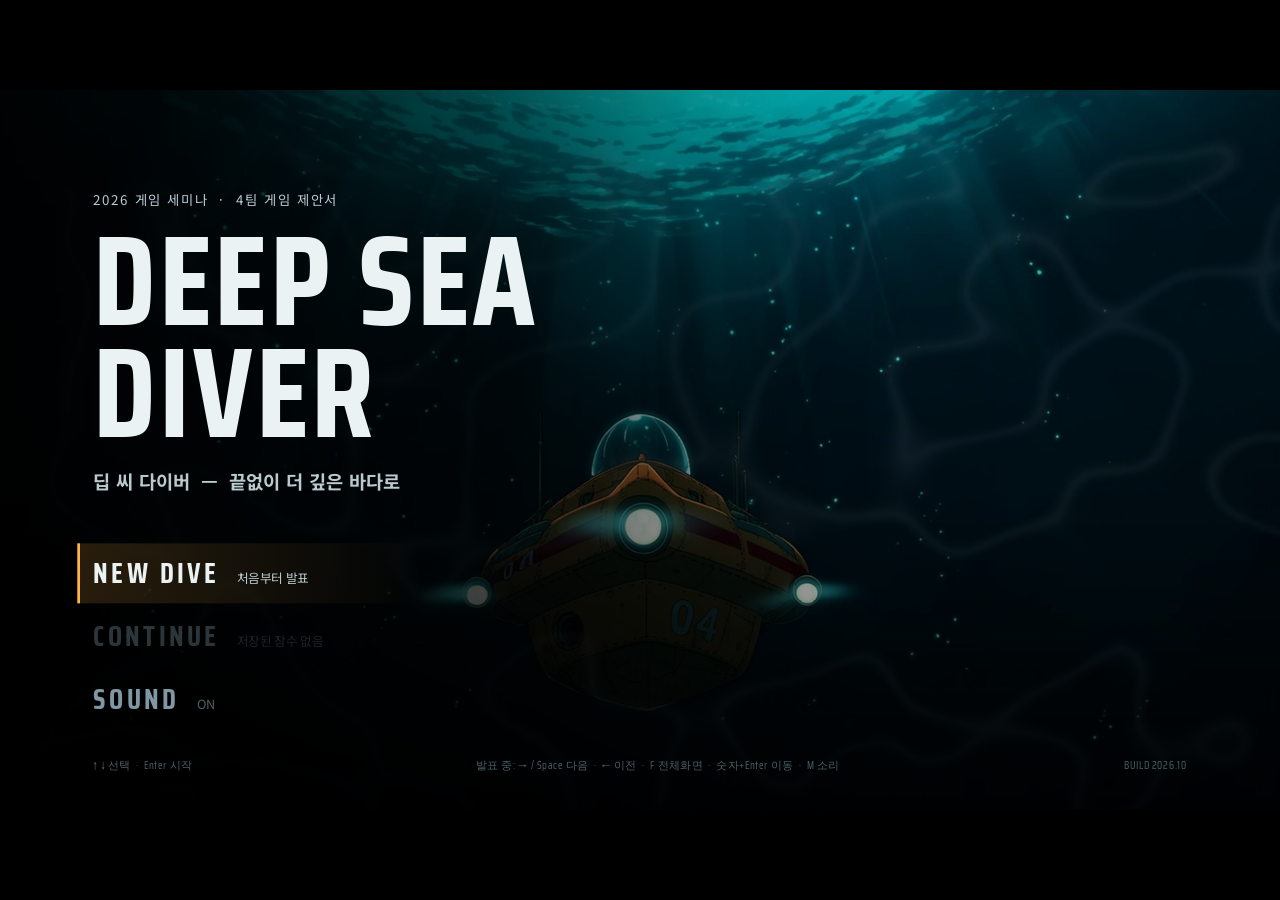
==== index.html @ 8c189823 "Deep Sea Diver web proposal deck Co-Authored-By: Claude Opus 5.5 <noreply@anthropic.com>" ====
<!doctype html>
<html lang="ko">
<head>
<meta charset="utf-8">
<meta name="viewport" content="width=device-width, initial-scale=1">
<title>Deep Sea Diver — 4팀 게임 제안서</title>
<link rel="preconnect" href="https://fonts.googleapis.com">
<link rel="preconnect" href="https://fonts.gstatic.com" crossorigin>
<!-- fallbacks for non-Windows viewers; on Windows the system faces (Bahnschrift, Malgun Gothic, Batang) win -->
<link href="https://fonts.googleapis.com/css2?family=Saira+Condensed:wght@500;700;800&family=Noto+Sans+KR:wght@400;500;700;900&family=Nanum+Myeongjo:wght@400;700&display=swap" rel="stylesheet">
<link rel="stylesheet" href="deck.css">
</head>
<body>
<div id="stage">
  <div id="slides"></div>
  <div id="rays"></div>
  <canvas id="snow"></canvas>
  <div id="hud">
    <div class="wm">DEEP SEA DIVER</div>
    <div class="gauge"><div class="rail"></div><div class="ticks"></div><div class="mark"><i></i><b>0 m</b></div></div>
    <div class="cluster">
      <div class="dp"><span class="tri">▼</span> <span class="d">0</span> m</div>
      <div class="res">
        <div class="rb hull">HULL<div class="seg"><i></i></div><span>100%</span></div>
        <div class="rb fuel">FUEL<div class="seg"><i></i></div><span>100%</span></div>
        <div class="rb codex">CODEX<span>00</span></div>
      </div>
    </div>
    <div class="pg"><span class="p">01</span> / 22</div>
  </div>
  <div id="grain"></div>
  <div id="vig"></div>
  <div id="flash"></div>
  <!-- start screen = the game's title menu -->
  <div id="start">
    <div class="mbg"></div><div class="caus"></div><div class="mveil"></div>
    <div class="mlogo">
      <div class="kk">2026 게임 세미나 &nbsp;·&nbsp; 4팀 게임 제안서</div>
      <div class="disp">DEEP SEA<br>DIVER</div>
      <div class="sub">딥 씨 다이버 &nbsp;—&nbsp; 끝없이 더 깊은 바다로</div>
    </div>
    <nav class="menu">
      <button data-act="new"><span>NEW DIVE</span><em>처음부터 발표</em></button>
      <button data-act="cont"><span>CONTINUE</span><em class="cpg">저장된 잠수 없음</em></button>
      <button data-act="sound"><span>SOUND</span><em class="snd">ON</em></button>
    </nav>
    <div class="mfoot"><span>↑ ↓ 선택 &nbsp;·&nbsp; Enter 시작</span><span>발표 중: → / Space 다음 &nbsp;·&nbsp; ← 이전 &nbsp;·&nbsp; F 전체화면 &nbsp;·&nbsp; 숫자+Enter 이동 &nbsp;·&nbsp; M 소리</span><span>BUILD 2026.10</span></div>
  </div>
</div>
<script src="lib/gsap.min.js"></script>
<script src="lib/imgdata.js"></script>
<script src="fx.js"></script>
<script src="deck.js"></script>
</body>
</html>
---- deck.css ----
:root {
  --ink: #EAF2F4; --soft: #B9CAD1; --dim: #7F98A3; --faint: #4A606A; --line: rgba(160, 200, 210, .22);
  --teal: #5FE3D3; --amber: #FFB547; --red: #FF4B3E; --violet: #B98CFF; --paper: #E9E4D6;
  --disp: "Bahnschrift Condensed", "Bahnschrift", "Saira Condensed", "Arial Narrow", sans-serif;
  --num: "Bahnschrift", "Saira Condensed", "Segoe UI", sans-serif;
  --kr: "Malgun Gothic", "Noto Sans KR", "Apple SD Gothic Neo", sans-serif;
  --serif: "Batang", "Nanum Myeongjo", "AppleMyungjo", serif;
  --mono: "Consolas", "Cascadia Mono", "D2Coding", monospace;
}
* { box-sizing: border-box; }
html, body { margin: 0; height: 100%; background: #000; overflow: hidden; }
body.run { cursor: none; }
#stage { position: absolute; width: 1920px; height: 1080px; left: 50%; top: 50%; transform-origin: 50% 50%; overflow: hidden; background: #000;
  font-family: var(--kr); color: var(--ink); -webkit-font-smoothing: antialiased; }
#slides, .slide { position: absolute; inset: 0; }
.slide { overflow: hidden; }

/* ---------- layers inside a slide */
.bg { position: absolute; inset: 0; background: center / cover no-repeat; will-change: transform, filter, opacity; }
.veil { position: absolute; inset: 0; background: #000; }
.shadeL { position: absolute; inset: 0; background: linear-gradient(90deg, rgba(0,0,0,.92) 0, rgba(0,0,0,.72) 34%, rgba(0,0,0,.2) 62%, transparent 80%); }
.shadeB { position: absolute; inset: 0; background: linear-gradient(0deg, rgba(0,0,0,.85), transparent 45%); }
.caus { position: absolute; left: 0; top: -50%; width: 100%; height: 200%; background: url(img/caustics.png) center / 100% 100%; mix-blend-mode: screen; opacity: .35; pointer-events: none; }
.bar { position: absolute; left: 0; right: 0; height: 90px; background: #000; z-index: 20; }
.bar.t { top: 0; } .bar.b { bottom: 0; }
.abs { position: absolute; }
.wmk { position: absolute; right: 120px; top: 90px; font: 800 560px/0.8 var(--disp); color: var(--teal); opacity: .07; letter-spacing: -.02em; pointer-events: none; }

/* ---------- type */
.disp { font-family: var(--disp); font-weight: 700; letter-spacing: .02em; line-height: .88; }
.num { font-family: var(--num); font-variant-numeric: tabular-nums; }
.kick { font: 700 21px var(--num); letter-spacing: .28em; color: var(--teal); text-transform: uppercase; }
.kick .kr { font-family: var(--kr); letter-spacing: .08em; }
.h1 { font-size: 72px; font-weight: 800; line-height: 1.12; letter-spacing: -.02em; }
.h2 { font-size: 56px; font-weight: 800; line-height: 1.15; letter-spacing: -.015em; }
.body { font-size: 26px; line-height: 1.6; color: var(--soft); }
.small { font-size: 19px; line-height: 1.5; color: var(--dim); }
.story { font: 34px/1.75 var(--serif); color: var(--ink); text-shadow: 0 2px 18px rgba(0,0,0,.8); }
.story .hl { color: var(--amber); }
.amber { color: var(--amber); } .teal { color: var(--teal); } .red { color: var(--red); }
.content { position: absolute; left: 120px; top: 150px; width: 860px; }

/* chromatic split text: two tinted copies behind */
.rgb { position: relative; display: inline-block; white-space: nowrap; }
.rgb > .r, .rgb > .c { position: absolute; left: 0; top: 0; mix-blend-mode: screen; opacity: 0; }
.rgb > .r { color: #ff2a4a; } .rgb > .c { color: #29f0ff; }

/* ---------- global HUD: wordmark, depth gauge, one bottom-left status cluster */
#hud { position: absolute; inset: 0; z-index: 50; pointer-events: none; font-family: var(--num); transition: opacity .4s; }
#hud.hide { opacity: 0; }
#hud .wm { position: absolute; left: 120px; top: 56px; font-size: 16px; font-weight: 700; letter-spacing: .4em; color: var(--dim); }
#hud .pg { position: absolute; right: 120px; bottom: 52px; font-size: 17px; color: var(--dim); letter-spacing: .1em; }
#hud .gauge { position: absolute; right: 54px; top: 150px; bottom: 150px; width: 40px; }
#hud .rail { position: absolute; right: 12px; top: 0; bottom: 0; width: 1px; background: var(--line); }
#hud .ticks { position: absolute; inset: 0; }
#hud .ticks i { position: absolute; right: 12px; height: 1px; background: var(--line); }
#hud .mark { position: absolute; right: 0; top: 0; transform: translateY(-50%); }
#hud .mark i { position: absolute; right: 6px; top: -6px; width: 13px; height: 13px; border: 2px solid var(--teal); transform: rotate(45deg); background: #000; }
#hud .mark b { position: absolute; right: 34px; top: -11px; font-size: 15px; color: var(--teal); white-space: nowrap; letter-spacing: .08em; }
#hud .mark::after { content: ""; position: absolute; right: -2px; top: -14px; width: 28px; height: 28px; border-radius: 50%; border: 1.5px solid var(--teal); opacity: 0; }
#hud.pingfx .mark::after { animation: ring 1.8s ease-out; }
@keyframes ring { 0% { transform: scale(.4); opacity: .9; } 100% { transform: scale(3.4); opacity: 0; } }
#hud .cluster { position: absolute; left: 120px; bottom: 46px; display: flex; align-items: center; gap: 46px; }
#hud .dp { font-size: 20px; font-weight: 700; letter-spacing: .06em; min-width: 130px; }
#hud .dp .tri { color: var(--teal); font-size: 15px; }
#hud .res { display: flex; align-items: center; gap: 30px; transition: opacity .4s; }
#hud.nores .res { opacity: 0; }
#hud .rb { display: flex; align-items: center; gap: 10px; font-size: 13px; font-weight: 700; letter-spacing: .16em; color: var(--dim); }
#hud .rb .seg { position: relative; width: 110px; height: 8px; background: #1a262b; overflow: hidden; }
#hud .rb .seg i { position: absolute; left: 0; top: 0; bottom: 0; width: 100%; background: var(--teal); }
#hud .rb.fuel .seg i { background: var(--amber); }
#hud .rb .seg::after { content: ""; position: absolute; inset: 0; background: repeating-linear-gradient(90deg, transparent 0 9px, #000 9px 11px); }
#hud .rb span { font-size: 14px; color: var(--soft); min-width: 40px; letter-spacing: .04em; }
#hud .rb.low .seg i { background: var(--red); animation: blink .7s steps(1) infinite; }
#hud .rb.low span { color: var(--red); }
#hud .rb.codex span { color: var(--teal); font-size: 17px; }
@keyframes blink { 50% { opacity: .25; } }

#rays { position: absolute; left: -10%; right: -10%; top: -5%; height: 85%; z-index: 39; pointer-events: none; mix-blend-mode: screen; opacity: 0; transform-origin: 50% 0;
  background: repeating-linear-gradient(100deg, transparent 0 80px, rgba(170,255,245,.06) 80px 150px, transparent 150px 270px, rgba(170,255,245,.035) 270px 300px, transparent 300px 420px);
  -webkit-mask: linear-gradient(180deg, #000 0%, transparent 85%); mask: linear-gradient(180deg, #000 0%, transparent 85%); }
#snow { position: absolute; inset: 0; z-index: 40; pointer-events: none; opacity: .9; }
#grain { position: absolute; inset: -50%; z-index: 60; pointer-events: none; opacity: .07; mix-blend-mode: overlay; }
#vig { position: absolute; inset: 0; z-index: 59; pointer-events: none; background: radial-gradient(ellipse at 50% 50%, transparent 55%, rgba(0,0,0,.55) 100%); }
#flash { position: absolute; inset: 0; z-index: 70; background: #fff; opacity: 0; pointer-events: none; }

/* ---------- start screen: the game's title menu */
#start { position: absolute; inset: 0; z-index: 90; background: #000; overflow: hidden; }
#start .mbg { position: absolute; inset: 0; background: url(img/title.jpg) center / cover; opacity: .8; }
#start .mveil { position: absolute; inset: 0; background: linear-gradient(90deg, rgba(0,0,0,.92) 0, rgba(0,0,0,.6) 38%, transparent 68%), linear-gradient(0deg, rgba(0,0,0,.75), transparent 40%); }
#start .mlogo { position: absolute; left: 140px; top: 150px; }
#start .mlogo .kk { font-size: 20px; color: var(--soft); letter-spacing: .12em; }
#start .mlogo .disp { font-size: 190px; margin-top: 24px; }
#start .mlogo .sub { font-size: 28px; font-weight: 700; margin-top: 30px; color: var(--soft); }
#start .menu { position: absolute; left: 116px; top: 680px; display: flex; flex-direction: column; gap: 4px; }
#start .menu button { all: unset; cursor: pointer; display: flex; align-items: baseline; gap: 26px; padding: 12px 24px; width: 560px; position: relative; color: var(--dim); }
#start .menu button span { font: 700 42px var(--disp); letter-spacing: .12em; }
#start .menu button em { font-style: normal; font-size: 19px; color: var(--faint); }
#start .menu button::before { content: ""; position: absolute; left: 0; top: 0; bottom: 0; width: 4px; background: var(--amber); transform: scaleY(0); transition: transform .18s; }
#start .menu button.on { color: var(--ink); background: linear-gradient(90deg, rgba(255,181,71,.16), transparent 85%); }
#start .menu button.on::before { transform: scaleY(1); }
#start .menu button.on em { color: var(--soft); }
#start .menu button.off { opacity: .35; cursor: default; }
#start .mfoot { position: absolute; left: 140px; right: 140px; bottom: 54px; display: flex; justify-content: space-between; font: 16px var(--num); color: var(--faint); letter-spacing: .06em; }

/* ---------- shared game-UI pieces */
.gpanel { position: absolute; background: rgba(4,12,16,.88); border: 1px solid #2a3c44; box-shadow: 0 40px 100px rgba(0,0,0,.6); }
.gpanel::before { content: ""; position: absolute; inset: -7px; pointer-events: none; background-repeat: no-repeat;
  background-image: linear-gradient(var(--teal),var(--teal)), linear-gradient(var(--teal),var(--teal)), linear-gradient(var(--teal),var(--teal)), linear-gradient(var(--teal),var(--teal)),
    linear-gradient(var(--teal),var(--teal)), linear-gradient(var(--teal),var(--teal)), linear-gradient(var(--teal),var(--teal)), linear-gradient(var(--teal),var(--teal));
  background-size: 24px 2px, 2px 24px, 24px 2px, 2px 24px, 24px 2px, 2px 24px, 24px 2px, 2px 24px;
  background-position: 0 0, 0 0, 100% 0, 100% 0, 0 100%, 0 100%, 100% 100%, 100% 100%; }
.gpanel .gh { height: 58px; display: flex; align-items: center; justify-content: space-between; padding: 0 26px; border-bottom: 1px solid #2a3c44; font: 700 18px var(--num); letter-spacing: .26em; color: var(--teal); background: rgba(95,227,211,.05); }
.gpanel .gh em { font: 15px var(--kr); font-style: normal; color: var(--dim); letter-spacing: .06em; }
.mock { position: absolute; right: 0; top: -34px; font: 14px var(--num); letter-spacing: .14em; color: var(--faint); }
.toast { position: absolute; right: 180px; top: 120px; min-width: 400px; padding: 18px 26px 18px 28px; background: rgba(5,14,18,.94); border: 1px solid rgba(95,227,211,.4); border-left: 4px solid var(--teal); box-shadow: 0 20px 50px rgba(0,0,0,.5); z-index: 25; opacity: 0; }
.toast b { display: block; font: 700 17px var(--num); letter-spacing: .24em; color: var(--teal); }
.toast span { display: block; font-size: 21px; margin-top: 6px; }

/* ---------- page components */
.spec { display: grid; grid-template-columns: 200px 1fr; border-top: 1px solid var(--line); }
.spec > div { padding: 17px 0; border-bottom: 1px solid var(--line); font-size: 25px; }
.spec .k { color: var(--dim); font-size: 21px; padding-top: 20px; }
.spec .v { font-weight: 700; }
.callout { position: absolute; font: 700 17px var(--num); letter-spacing: .2em; color: var(--teal); white-space: nowrap; }
.callout::before { content: ""; position: absolute; left: -6px; top: -6px; width: 10px; height: 10px; border: 2px solid var(--teal); border-radius: 50%; }
.gaugebar { position: relative; height: 14px; background: #1d2a30; margin-top: 16px; overflow: hidden; }
.gaugebar > i { position: absolute; left: 0; top: 0; bottom: 0; width: 0; background: var(--teal); }
.gaugebar::after { content: ""; position: absolute; inset: 0; background: repeating-linear-gradient(90deg, transparent 0 46px, #000 46px 50px); }
.warn { font: 800 150px/1 var(--disp); color: var(--red); letter-spacing: .04em; }
.panelR { position: absolute; right: 0; top: 0; bottom: 0; width: 760px; background: linear-gradient(90deg, rgba(0,0,0,.35), rgba(0,0,0,.82) 30%); }
.panelR .in { position: absolute; left: 150px; top: 150px; width: 520px; }
.list > div { margin-bottom: 26px; }
.list b { font-size: 27px; } .list span { display: block; font-size: 20px; color: var(--dim); margin-top: 4px; }
.vf path { stroke: #fff; stroke-width: 4; fill: none; }
.ticker { position: absolute; left: 0; right: 0; bottom: 150px; height: 58px; background: rgba(0,0,0,.78); display: flex; align-items: center; overflow: hidden; border-top: 1px solid rgba(255,75,62,.5); }
.ticker .tag { flex: none; height: 100%; padding: 0 28px; background: var(--red); font: 700 20px var(--num); letter-spacing: .2em; display: flex; align-items: center; position: relative; z-index: 1; }
.ticker .run { white-space: nowrap; font-size: 22px; padding-left: 40px; }
.stamp { position: absolute; border: 5px solid var(--red); color: var(--red); padding: 16px 38px; font: 800 64px/1 var(--disp); text-align: center; letter-spacing: .06em; transform: rotate(-6deg); }
.stamp small { display: block; font: 700 18px var(--num); letter-spacing: .3em; margin-bottom: 8px; }
.doc { position: absolute; width: 470px; padding: 40px 44px; background: var(--paper); color: #2a2a2a; font: 21px/1.6 var(--serif); box-shadow: 0 30px 80px rgba(0,0,0,.6); transform: rotate(2deg); }
.doc .cl { color: #b3261e; font: 800 22px var(--num); letter-spacing: .3em; border: 2px solid #b3261e; display: inline-block; padding: 4px 12px; margin-bottom: 18px; }
.doc .redact { background: #2a2a2a; color: transparent; }
.brief { position: absolute; width: 470px; padding: 34px 40px; border: 1px solid var(--line); background: rgba(0,0,0,.62); }
.brief .h { font: 700 19px var(--num); letter-spacing: .3em; color: var(--teal); margin-bottom: 18px; }
.brief .m { font-size: 25px; padding: 12px 0; display: flex; gap: 16px; align-items: center; }
.brief .m i { width: 22px; height: 22px; border: 2px solid var(--dim); flex: none; position: relative; }
.brief .m i::after { content: "✓"; position: absolute; left: 1px; top: -9px; color: var(--teal); font: 900 26px var(--kr); font-style: normal; opacity: var(--ok, 0); }
.fcard { position: absolute; width: 380px; }
.fcard .im { height: 300px; background: center / cover; position: relative; overflow: hidden; }
.fcard .im::after { content: ""; position: absolute; inset: 0; background: linear-gradient(0deg, rgba(0,0,0,.55), transparent 50%); }
.fcard .n { position: absolute; left: 20px; top: 14px; font: 800 52px var(--disp); z-index: 1; }
.fcard .bl { height: 4px; background: var(--teal); }
.fcard .t { font-size: 32px; font-weight: 800; margin-top: 22px; }
.fcard .d { font-size: 20px; color: var(--soft); margin-top: 10px; line-height: 1.5; }
.mail { position: absolute; width: 760px; background: #0b1114; border: 1px solid #2c3d45; box-shadow: 0 40px 100px rgba(0,0,0,.7); }
.mail .top { height: 54px; background: #141e23; display: flex; align-items: center; padding: 0 24px; gap: 10px; font-size: 20px; font-weight: 700; }
.mail .top .dot { width: 12px; height: 12px; border-radius: 50%; background: var(--red); }
.mail .meta { padding: 20px 30px 0; font-size: 18px; color: var(--dim); }
.mail .bodyt { padding: 18px 30px 22px; font-size: 22px; line-height: 1.7; color: var(--soft); white-space: pre-line; min-height: 290px; }
.mail .acts { display: flex; gap: 12px; padding: 0 30px 28px; }
.mail .btn { padding: 12px 26px; border: 1.5px solid #3a4d55; font-size: 19px; font-weight: 700; color: var(--soft); }
.mail .btn.acc { border-color: var(--teal); color: var(--teal); }
.mail kbd { font: 700 12px var(--num); letter-spacing: .14em; padding: 2px 6px; border: 1px solid currentColor; margin-left: 8px; vertical-align: 2px; }
.flow { display: flex; gap: 14px; align-items: center; font-size: 22px; color: var(--soft); margin-top: 34px; flex-wrap: wrap; }
.flow b { color: var(--teal); font-family: var(--num); }
.steps { position: absolute; right: 120px; top: 56px; display: flex; gap: 10px; }
.steps > div { width: 150px; font-size: 15px; color: var(--faint); }
.steps > div::before { content: ""; display: block; height: 4px; background: #2b3b42; margin-bottom: 10px; }
.steps > div.done { color: var(--soft); } .steps > div.done::before { background: var(--teal); }
.steps > div.cur { color: var(--amber); font-weight: 700; } .steps > div.cur::before { background: var(--amber); }

/* quest log */
.quest .qt { padding: 24px 30px 10px; } .quest .qt b { font-size: 30px; } .quest .qt span { display: block; font-size: 19px; color: var(--dim); margin-top: 6px; }
.quest .q { display: grid; grid-template-columns: 44px 1fr auto; gap: 0 16px; padding: 20px 30px; border-bottom: 1px solid rgba(160,200,210,.1); align-items: start; }
.quest .q .bx { width: 30px; height: 30px; border: 2px solid var(--teal); margin-top: 5px; position: relative; }
.quest .q .bx::after { content: "✓"; position: absolute; left: 2px; top: -10px; font: 900 30px var(--kr); color: var(--teal); opacity: var(--ok, 0); }
.quest .q .tt { position: relative; display: inline-block; }
.quest .q .tt b { font-size: 28px; }
.quest .q .st { position: absolute; left: -4px; right: -4px; top: 54%; height: 2px; background: var(--teal); transform: scaleX(0); transform-origin: left; }
.quest .q .d { font-size: 19px; color: var(--dim); margin-top: 6px; }
.quest .q .c { font: 700 26px var(--num); color: var(--soft); padding-top: 4px; }
.quest .rw { padding: 22px 30px; font-size: 20px; color: var(--soft); display: flex; gap: 18px; align-items: baseline; }
.quest .rw b { font: 700 15px var(--num); letter-spacing: .24em; color: var(--amber); }
.qdone { position: absolute; left: 0; right: 0; top: 44%; padding: 18px 0; background: rgba(0,0,0,.84); border-top: 1px solid var(--teal); border-bottom: 1px solid var(--teal); text-align: center; font: 800 76px/1 var(--disp); color: var(--teal); letter-spacing: .08em; text-shadow: 0 0 40px rgba(95,227,211,.45); }

/* crafting chain + workbench */
.chain { position: relative; }
.chain > div { display: flex; align-items: center; gap: 30px; height: 96px; font-size: 32px; font-weight: 800; color: var(--faint); }
.chain .dot { width: 24px; height: 24px; border-radius: 50%; background: #2b3b42; flex: none; }
.chain .ln { position: absolute; left: 11px; width: 2px; background: #2b3b42; }
.chain .ln i { position: absolute; left: 0; top: 0; width: 100%; height: 0; background: var(--teal); }
.bench .inv { position: absolute; left: 30px; top: 90px; display: grid; grid-template-columns: repeat(3, 104px); gap: 42px 12px; }
.slot { width: 104px; height: 104px; background: #0d171b; border: 1px solid #2a3c44; position: relative; display: flex; align-items: center; justify-content: center; }
.slot svg, .scan svg, .recipe svg { stroke: var(--teal); stroke-width: 2; fill: none; stroke-linecap: round; stroke-linejoin: round; }
.slot svg { width: 48px; height: 48px; }
.slot .q { position: absolute; right: 8px; bottom: 4px; font: 700 16px var(--num); color: var(--soft); }
.slot .nm { position: absolute; left: -12px; right: -12px; top: calc(100% + 8px); text-align: center; font-size: 15px; color: var(--dim); }
.slot.empty { border-style: dashed; opacity: .5; }
.bench .scan { position: absolute; left: 400px; top: 90px; width: 370px; height: 210px; border: 1px solid #2a3c44; background: radial-gradient(circle at 50% 50%, rgba(95,227,211,.1), transparent 70%), #071014; overflow: hidden; }
.bench .scan .bm { position: absolute; left: 0; right: 0; top: 0; height: 3px; background: var(--teal); box-shadow: 0 0 18px 4px rgba(95,227,211,.6); }
.bench .scan svg { position: absolute; left: 50%; top: 50%; width: 110px; height: 110px; margin: -55px; stroke-width: 1.5; }
.bench .scan .pct { position: absolute; left: 16px; bottom: 12px; font: 700 17px var(--num); letter-spacing: .16em; color: var(--teal); }
.bench .upl { position: absolute; left: 400px; top: 322px; width: 370px; }
.bench .upl .lb { font-size: 17px; color: var(--dim); display: flex; justify-content: space-between; }
.bench .upl .lb .v2 { font: 700 17px var(--num); color: var(--amber); }
.bench .upl .bar { height: 6px; background: #1a262b; margin-top: 10px; position: relative; }
.bench .upl .bar i { position: absolute; left: 0; top: 0; bottom: 0; width: 0; background: var(--amber); }
.recipe { position: absolute; left: 30px; top: 392px; width: 740px; height: 120px; border: 1px solid var(--amber); background: rgba(255,181,71,.06); display: flex; align-items: center; gap: 24px; padding: 0 24px; }
.recipe .ic { width: 80px; height: 80px; border: 1px solid rgba(255,181,71,.5); display: flex; align-items: center; justify-content: center; flex: none; }
.recipe .ic svg { width: 54px; height: 54px; stroke: var(--amber); }
.recipe .t { font-size: 28px; font-weight: 800; } .recipe .t small { display: block; font: 700 14px var(--num); letter-spacing: .24em; color: var(--amber); margin-bottom: 4px; }
.recipe .rq { font-size: 17px; color: var(--dim); margin-top: 6px; }
.recipe .btn { margin-left: auto; padding: 14px 30px; border: 2px solid var(--amber); font-size: 20px; font-weight: 800; color: var(--amber); }
.repair { position: absolute; left: 30px; top: 540px; width: 740px; height: 74px; display: flex; align-items: center; gap: 18px; padding: 0 22px; border: 1px solid #2a3c44; background: #0b1418; }
.repair b { font: 700 15px var(--num); letter-spacing: .24em; color: var(--teal); } .repair span { font-size: 20px; }
.repair .bar { flex: 1; height: 8px; background: #1a262b; position: relative; } .repair .bar i { position: absolute; left: 0; top: 0; bottom: 0; width: 66%; background: #FF8A3D; }
.repair em { font: 700 18px var(--num); font-style: normal; color: var(--soft); min-width: 110px; text-align: right; }

.enc > div { font-size: 30px; margin-bottom: 30px; display: flex; gap: 22px; align-items: baseline; }
.enc b.n { font: 700 26px var(--num); color: var(--teal); } .enc span { font-size: 21px; color: var(--dim); }
.xp > div { border-left: 5px solid var(--teal); padding: 6px 0 6px 30px; margin-bottom: 40px; }
.xp > div.a { border-color: var(--amber); }
.xp b { font-size: 32px; } .xp span { display: block; font-size: 22px; color: var(--soft); margin-top: 8px; line-height: 1.5; }

/* system check console */
.con .term { font: 21px var(--mono); color: var(--teal); padding: 20px 30px 12px; min-height: 60px; }
.con .term.res { color: var(--amber); padding-top: 16px; }
.con .tw { position: relative; margin: 0 30px; }
.con .scanl { position: absolute; left: 0; right: 0; top: 58px; height: 58px; background: linear-gradient(90deg, transparent, rgba(95,227,211,.16) 30%, rgba(95,227,211,.16) 70%, transparent); pointer-events: none; opacity: 0; }
table.hw { border-collapse: collapse; width: 100%; font-size: 22px; }
table.hw th, table.hw td { padding: 0 26px; height: 58px; text-align: left; border-bottom: 1px solid var(--line); }
table.hw th { font: 700 20px var(--num); letter-spacing: .06em; color: var(--teal); border-bottom: 2px solid var(--teal); }
table.hw th.us { color: var(--amber); border-bottom-color: var(--amber); }
table.hw td:first-child { color: var(--dim); font-size: 20px; width: 190px; }
table.hw td { color: var(--soft); }
table.hw td.us { color: var(--ink); font-weight: 700; background: rgba(255,181,71,.06); }
table.hw .ok { color: var(--teal); font: 700 15px var(--num); letter-spacing: .14em; margin-left: 14px; padding: 2px 8px; border: 1px solid rgba(95,227,211,.6); display: inline-block; vertical-align: 2px; }

/* positioning radar */
.radar { position: absolute; width: 760px; height: 760px; border-radius: 50%; }
.radar .ring { position: absolute; border: 1px solid rgba(95,227,211,.2); border-radius: 50%; }
.radar .ax { position: absolute; background: rgba(95,227,211,.28); }
.radar .sweep { position: absolute; inset: 0; border-radius: 50%; background: conic-gradient(from 0deg, rgba(95,227,211,0) 0deg, rgba(95,227,211,0) 300deg, rgba(95,227,211,.35) 360deg); }
.radar .lab { position: absolute; font-size: 17px; color: var(--dim); white-space: nowrap; }
.blip { position: absolute; width: 16px; height: 16px; margin: -8px 0 0 -8px; border-radius: 50%; background: #9fb7c1; }
.blip span { position: absolute; left: 26px; top: -6px; font-size: 20px; color: var(--soft); white-space: nowrap; }
.blip.us { width: 26px; height: 26px; margin: -13px 0 0 -13px; background: var(--amber); box-shadow: 0 0 0 0 rgba(255,181,71,.6); }
.blip.us span { left: auto; right: 40px; top: -2px; color: var(--amber); font: 700 22px var(--num); letter-spacing: .14em; }
.stp > div { margin-bottom: 34px; } .stp b { font: 700 24px var(--num); color: var(--teal); letter-spacing: .1em; } .stp span { display: block; font-size: 23px; color: var(--soft); margin-top: 6px; line-height: 1.45; }

/* market: reference dossiers */
.file { position: absolute; width: 380px; height: 540px; background: var(--paper); color: #2a2a2a; box-shadow: 0 30px 70px rgba(0,0,0,.6); }
.file .tab { position: absolute; left: 0; top: -34px; height: 34px; padding: 0 20px; background: var(--paper); font: 700 15px var(--num); letter-spacing: .24em; display: flex; align-items: center; color: #6b5f48; border-radius: 6px 6px 0 0; }
.file .sig { height: 200px; position: relative; display: flex; align-items: flex-end; padding: 18px 22px; overflow: hidden; }
.file .sig::before { content: ""; position: absolute; inset: 0; background: rgba(8,16,20,.3); }
.file .sig::after { content: ""; position: absolute; inset: 0; background: linear-gradient(0deg, rgba(0,0,0,.7), transparent 60%); }
.file .sig span { position: relative; z-index: 1; font: 800 42px var(--disp); color: #fff; letter-spacing: .04em; }
.file .kr { font-size: 30px; font-weight: 800; padding: 22px 24px 0; }
.file .tags { display: flex; gap: 8px; padding: 12px 24px 0; flex-wrap: wrap; }
.file .tags i { font-style: normal; font-size: 16px; padding: 3px 12px; border: 1.5px solid #8a7f6a; color: #4a4234; }
.file .row { padding: 16px 24px 0; font-size: 21px; line-height: 1.45; }
.file .row em { display: block; font: 700 14px var(--num); font-style: normal; letter-spacing: .22em; margin-bottom: 4px; }
.file .row.a em { color: #1f7f74; } .file .row.b em { color: #b3261e; }
.file .stampR { position: absolute; right: 18px; bottom: 20px; border: 3px solid rgba(179,38,30,.75); color: rgba(179,38,30,.85); font: 800 22px var(--disp); letter-spacing: .14em; padding: 4px 12px; transform: rotate(-8deg); }

/* monetization: supply depot shop */
.shop .top { display: flex; align-items: center; gap: 28px; height: 74px; padding: 0 28px; border-bottom: 1px solid #2a3c44; background: rgba(95,227,211,.04); }
.shop .top .nm { font-size: 28px; font-weight: 800; } .shop .top .nm small { font: 700 14px var(--num); letter-spacing: .26em; color: var(--teal); margin-right: 14px; }
.shop .timer { margin-left: auto; font-size: 17px; color: var(--dim); } .shop .timer b { font: 700 20px var(--num); color: var(--amber); margin-left: 10px; letter-spacing: .06em; }
.shop .cur { display: flex; gap: 12px; }
.shop .cur span { font: 700 20px var(--num); padding: 8px 16px; background: #0d171b; border: 1px solid #2a3c44; }
.shop .cur .cr::before { content: "◎ "; color: var(--teal); } .shop .cur .pl::before { content: "◆ "; color: var(--violet); }
.shop .cols { display: grid; grid-template-columns: 1fr 1fr 1fr; gap: 28px; padding: 26px 28px; }
.shop .colh { display: flex; align-items: baseline; gap: 14px; margin-bottom: 16px; } .shop .colh b { font: 800 40px var(--disp); color: var(--teal); } .shop .colh span { font-size: 25px; font-weight: 800; }
.shop .col.a .colh b { color: var(--amber); }
.item { display: flex; gap: 16px; align-items: center; padding: 12px; background: #0b1418; border: 1px solid #22323a; margin-bottom: 12px; }
.item .th { width: 110px; height: 74px; flex: none; }
.item .nm2 { font-size: 20px; font-weight: 700; } .item .rr { font: 700 13px var(--num); letter-spacing: .18em; margin-bottom: 4px; }
.item .pr { margin-left: auto; font: 700 18px var(--num); white-space: nowrap; color: var(--violet); }
.item.r { border-color: rgba(95,227,211,.45); } .item.e { border-color: rgba(185,140,255,.5); }
.rar-r { color: var(--teal); } .rar-e { color: var(--violet); }
.mys { width: 110px; height: 74px; flex: none; display: flex; align-items: center; justify-content: center; font: 800 44px var(--disp); color: var(--violet); background: repeating-linear-gradient(45deg, #1a1426 0 10px, #140f1e 10px 20px); border: 1px solid rgba(185,140,255,.4); }
.daily { display: grid; grid-template-columns: 1fr 1fr; gap: 12px; }
.daily .d { background: #0b1418; border: 1px solid #22323a; padding: 10px; position: relative; }
.daily .d .th { height: 96px; }
.daily .d .row { display: flex; justify-content: space-between; margin-top: 8px; font-size: 16px; color: var(--soft); } .daily .d .row b { font: 700 16px var(--num); color: var(--teal); }
.daily .d .own { position: absolute; left: 10px; top: 10px; font: 700 13px var(--num); letter-spacing: .2em; background: var(--teal); color: #031014; padding: 3px 8px; opacity: 0; }
.shop .note { font-size: 17px; color: var(--dim); margin-top: 14px; line-height: 1.5; }
.shop .note b { color: var(--teal); font-family: var(--num); }
.dlc { height: 420px; position: relative; border: 1px solid var(--amber); overflow: hidden; background: center / cover; }
.dlc::after { content: ""; position: absolute; inset: 0; background: linear-gradient(0deg, rgba(0,0,0,.92) 10%, rgba(0,0,0,.2) 70%); }
.dlc .in { position: absolute; left: 26px; right: 26px; bottom: 24px; z-index: 1; }
.dlc .tg { font: 700 14px var(--num); letter-spacing: .26em; color: var(--amber); } .dlc .tt { font-size: 40px; font-weight: 900; margin: 6px 0 10px; }
.dlc ul { list-style: none; padding: 0; margin: 0; } .dlc li { font-size: 19px; color: var(--soft); padding: 5px 0; } .dlc li::before { content: "— "; color: var(--faint); }
.dlc .shine { position: absolute; top: -10%; bottom: -10%; width: 140px; left: -220px; background: linear-gradient(100deg, transparent, rgba(255,255,255,.2), transparent); z-index: 2; transform: skewX(-15deg); }

/* closing: dive result */
.result { position: absolute; inset: 0; background: rgba(0,0,0,.74); display: flex; flex-direction: column; align-items: center; padding-top: 190px; z-index: 12; }
.result .mc { font: 800 150px/1 var(--disp); margin-top: 22px; letter-spacing: .04em; }
.result .stats { display: flex; margin-top: 70px; border-top: 1px solid var(--line); border-bottom: 1px solid var(--line); }
.result .st { width: 290px; padding: 30px 0; text-align: center; border-right: 1px solid var(--line); }
.result .st:last-child { border-right: 0; }
.result .st b { display: block; font: 800 64px var(--disp); }
.result .st span { font-size: 19px; color: var(--dim); }
.result .rank { position: absolute; right: 150px; top: 120px; width: 210px; height: 210px; border: 6px solid var(--amber); border-radius: 50%; display: flex; flex-direction: column; align-items: center; justify-content: center; color: var(--amber); transform: rotate(-10deg); }
.result .rank b { font: 800 130px/0.85 var(--disp); } .result .rank span { font: 700 15px var(--num); letter-spacing: .24em; margin-top: 6px; }
.result .nx { margin-top: 60px; font: 700 17px var(--num); letter-spacing: .3em; color: var(--faint); }

/* chapter opener */
.dive { position: absolute; inset: 0; z-index: 30; background: #000; overflow: hidden; }
.dive .lines { position: absolute; inset: -20% 0; background: repeating-linear-gradient(90deg, transparent 0 140px, rgba(150,220,230,.07) 140px 142px); }
.dive .cnt { position: absolute; left: 0; right: 0; top: 330px; text-align: center; font: 800 210px/1 var(--disp); color: #9fb7c1; letter-spacing: .02em; }
.dive .cnt small { font-size: 90px; margin-left: 16px; }
.dive .no { position: absolute; left: 0; right: 0; top: 200px; text-align: center; font: 800 420px/1 var(--disp); color: var(--teal); }
.dive .tt { position: absolute; left: 0; right: 0; top: 650px; text-align: center; font-size: 60px; font-weight: 800; }
.dive .dd { position: absolute; left: 0; right: 0; top: 750px; text-align: center; font: 700 22px var(--num); letter-spacing: .5em; color: var(--dim); }
.dive .tip { position: absolute; left: 0; right: 0; bottom: 178px; text-align: center; font-size: 24px; color: var(--soft); }
.dive .tip b { font: 700 17px var(--num); letter-spacing: .3em; color: var(--amber); margin-right: 18px; }
.dive .ld { position: absolute; left: 50%; width: 520px; margin-left: -260px; bottom: 148px; height: 2px; background: #1a262b; }
.dive .ld i { position: absolute; left: 0; top: 0; bottom: 0; width: 0; background: var(--teal); }
.zone { position: absolute; left: 120px; width: 900px; }
.zone .r { font: 700 26px var(--num); color: var(--teal); letter-spacing: .08em; }
.zone .n { font-size: 120px; font-weight: 900; letter-spacing: -.03em; line-height: 1.1; }
.zone .d { font-size: 30px; color: var(--soft); }
.toc > div { display: flex; align-items: center; height: 74px; border-bottom: 1px solid rgba(160,200,210,.12); font-size: 30px; color: var(--soft); position: relative; }
.toc b { font: 700 26px var(--num); color: var(--teal); width: 80px; }
.toc em { font: 22px var(--num); font-style: normal; color: var(--dim); margin-left: auto; }
.toc .hi { position: absolute; left: -24px; right: -24px; top: 0; bottom: 0; background: rgba(255,181,71,.12); border-left: 4px solid var(--amber); transform-origin: left; }

/* core loop */
.lnode { position: absolute; width: 124px; height: 124px; border-radius: 50%; background: #071216; border: 2px solid var(--teal); display: flex; align-items: center; justify-content: center; box-shadow: 0 0 40px rgba(95,227,211,.18); }
.lnode svg { width: 58px; height: 58px; stroke: var(--teal); stroke-width: 2; fill: none; stroke-linecap: round; stroke-linejoin: round; }
.ltext { position: absolute; width: 250px; text-align: center; }
.ltext b { font-size: 28px; } .ltext b .num { color: var(--teal); font-size: 22px; margin-right: 4px; }
.ltext span { display: block; font-size: 18px; color: var(--soft); margin-top: 6px; line-height: 1.45; white-space: nowrap; }
.deeper { font: 700 22px var(--num); color: var(--amber); letter-spacing: .14em; }
.ldot { width: 18px; height: 18px; border-radius: 50%; background: #fff; box-shadow: 0 0 18px 6px rgba(95,227,211,.8); }

/* first-person cockpit mock-up */
.ck { inset: 0; background: radial-gradient(ellipse at 50% 30%, #13222a, #04080a 70%); }
.ck::after { content: ""; position: absolute; inset: 0; background: repeating-linear-gradient(90deg, transparent 0 239px, rgba(255,255,255,.03) 239px 241px); }
.win { left: 290px; top: 70px; width: 1340px; height: 640px; border-radius: 170px; overflow: hidden; background: #000; }
.win .water { position: absolute; inset: -4%; background: url(img/humanoid.jpg) 40% 40% / cover; filter: saturate(.35) brightness(.5) contrast(1.25) blur(1.5px); }
.win .cone { position: absolute; inset: 0; background: radial-gradient(ellipse 45% 55% at 50% 58%, rgba(170,235,255,.22), transparent 70%); mix-blend-mode: screen; }
.win::after { content: ""; position: absolute; inset: 0; background: radial-gradient(ellipse at 50% 50%, transparent 45%, rgba(0,0,0,.85)); pointer-events: none; }
.eyes2 { left: 760px; top: 170px; width: 150px; }
.frame { left: 262px; top: 42px; width: 1396px; height: 696px; border-radius: 196px; border: 30px solid #141d22; outline: 7px dotted #2c3a41; outline-offset: -19px; box-shadow: inset 0 0 50px #000, 0 0 0 3px #070b0d, 0 20px 60px rgba(0,0,0,.8); pointer-events: none; }
.obj { position: absolute; left: 80px; top: 50px; padding: 10px 18px; background: rgba(0,0,0,.6); border-left: 3px solid var(--amber); font-size: 20px; z-index: 1; }
.obj b { font: 700 15px var(--num); letter-spacing: .24em; color: var(--amber); margin-right: 12px; } .obj .num { color: var(--amber); }
.team { position: absolute; right: 90px; top: 50px; font: 600 16px var(--num); letter-spacing: .1em; color: var(--soft); z-index: 1; }
.team div { display: flex; align-items: center; gap: 10px; padding: 3px 0; } .team i { width: 8px; height: 8px; border-radius: 50%; background: var(--teal); }
.xh { position: absolute; left: 50%; top: 50%; width: 30px; height: 30px; margin: -15px; border: 2px solid rgba(255,255,255,.8); border-radius: 50%; z-index: 1; }
.xh::after { content: ""; position: absolute; left: 12px; top: 12px; width: 2px; height: 2px; background: #fff; }
.prompt { position: absolute; left: 50%; top: 50%; margin: 34px 0 0 30px; font-size: 22px; font-weight: 700; z-index: 1; text-shadow: 0 2px 10px #000; }
.prompt kbd { display: inline-block; font: 800 18px var(--num); padding: 3px 10px; border: 2px solid var(--teal); color: var(--teal); margin-right: 10px; background: rgba(0,0,0,.5); }
.prompt span { display: block; font-size: 16px; font-weight: 400; color: var(--soft); margin-top: 6px; }
.hot { left: 50%; top: 668px; transform: translateX(-50%); display: flex; gap: 10px; z-index: 2; }
.hot > div { width: 86px; height: 86px; background: rgba(6,12,15,.92); border: 1.5px solid #34464e; position: relative; display: flex; align-items: center; justify-content: center; }
.hot > div.on { border-color: var(--amber); box-shadow: 0 0 20px rgba(255,181,71,.3); }
.hot svg { width: 42px; height: 42px; stroke: var(--soft); stroke-width: 2; fill: none; stroke-linecap: round; stroke-linejoin: round; } .hot .on svg { stroke: var(--amber); }
.hot .num { position: absolute; left: 6px; top: 3px; font-size: 13px; color: var(--dim); }
.hot em { position: absolute; left: -10px; right: -10px; top: calc(100% + 6px); text-align: center; font-size: 14px; font-style: normal; color: var(--dim); }
.dash { left: 0; right: 0; top: 740px; bottom: 0; background: linear-gradient(#0d161a, #04080a); border-top: 2px solid #22313a; display: flex; justify-content: space-between; padding: 40px 170px 0; }
.dash .mod { width: 400px; }
.dash .lbl { font: 700 14px var(--num); letter-spacing: .26em; color: var(--dim); margin-top: 8px; }
.dash .lcd { display: inline-block; padding: 6px 18px; background: #020403; border: 1px solid #2a3a40; font: 700 44px var(--num); color: var(--amber); }
.dash .dial { width: 120px; height: 120px; margin-top: 14px; }
.dash .dial circle { fill: #050a0c; stroke: #2a3a40; stroke-width: 2; } .dash .dial .tr { fill: none; stroke: rgba(95,227,211,.4); stroke-width: 4; stroke-dasharray: 3 7; }
.dash .dial .nd { stroke: var(--red); stroke-width: 3; stroke-linecap: round; }
.dash .m2 { display: flex; flex-direction: column; align-items: center; margin-top: 30px; }
.scope { position: relative; width: 230px; height: 230px; border-radius: 50%; background: #031014; overflow: hidden; border: 2px solid #2a3a40; }
.scope .rg { position: absolute; border: 1px solid rgba(95,227,211,.25); border-radius: 50%; }
.scope .sw { position: absolute; inset: 0; border-radius: 50%; background: conic-gradient(from 0deg, transparent 0 290deg, rgba(95,227,211,.45) 360deg); }
.scope .b { position: absolute; width: 8px; height: 8px; margin: -4px; border-radius: 50%; background: var(--teal); }
.scope .b.big { width: 14px; height: 14px; margin: -7px; background: var(--red); box-shadow: 0 0 12px var(--red); }
.dash .m3 { padding-top: 10px; }
.rbar { display: flex; align-items: center; gap: 14px; margin-bottom: 18px; } .rbar b { font: 700 16px var(--num); letter-spacing: .2em; color: var(--dim); width: 60px; }
.rbar .sg { flex: 1; height: 12px; background: #1a262b; position: relative; } .rbar .sg i { position: absolute; left: 0; top: 0; bottom: 0; }
.rbar .num { font-size: 20px; color: var(--soft); width: 56px; text-align: right; }
.tagline { left: 300px; top: 14px; display: flex; gap: 22px; align-items: baseline; z-index: 3; } .tagline .small { font-size: 15px; color: var(--dim); }
.co { position: absolute; display: flex; align-items: center; gap: 10px; z-index: 5; pointer-events: none; }
.co b { width: 34px; height: 34px; border-radius: 50%; background: var(--amber); color: #031014; font: 800 18px var(--num); display: flex; align-items: center; justify-content: center; flex: none; box-shadow: 0 0 0 4px rgba(255,181,71,.25); }
.co span { padding: 6px 12px; background: rgba(0,0,0,.85); border: 1px solid rgba(255,181,71,.5); font-size: 18px; white-space: nowrap; }

/* market stats */
.file { height: 600px; }
.file .kr small { font-size: 16px; color: #8a7f6a; margin-left: 10px; font-weight: 700; }
.file .stat { display: grid; grid-template-columns: 1.25fr .8fr 1.1fr; margin: 14px 24px 0; border-top: 1.5px solid #cfc7b4; border-bottom: 1.5px solid #cfc7b4; }
.file .stat > div { padding: 8px 0; } .file .stat > div + div { padding-left: 10px; border-left: 1px solid #d9d2c1; }
.file .stat b { display: block; font-size: 23px; color: #1d1a14; } .file .stat span { font-size: 13px; color: #7a705c; letter-spacing: .04em; }

/* WebGL backdrop (fx.js) */
.glbg { position: absolute; inset: 0; width: 100%; height: 100%; display: block; }
.glbg.indive { opacity: .5; }
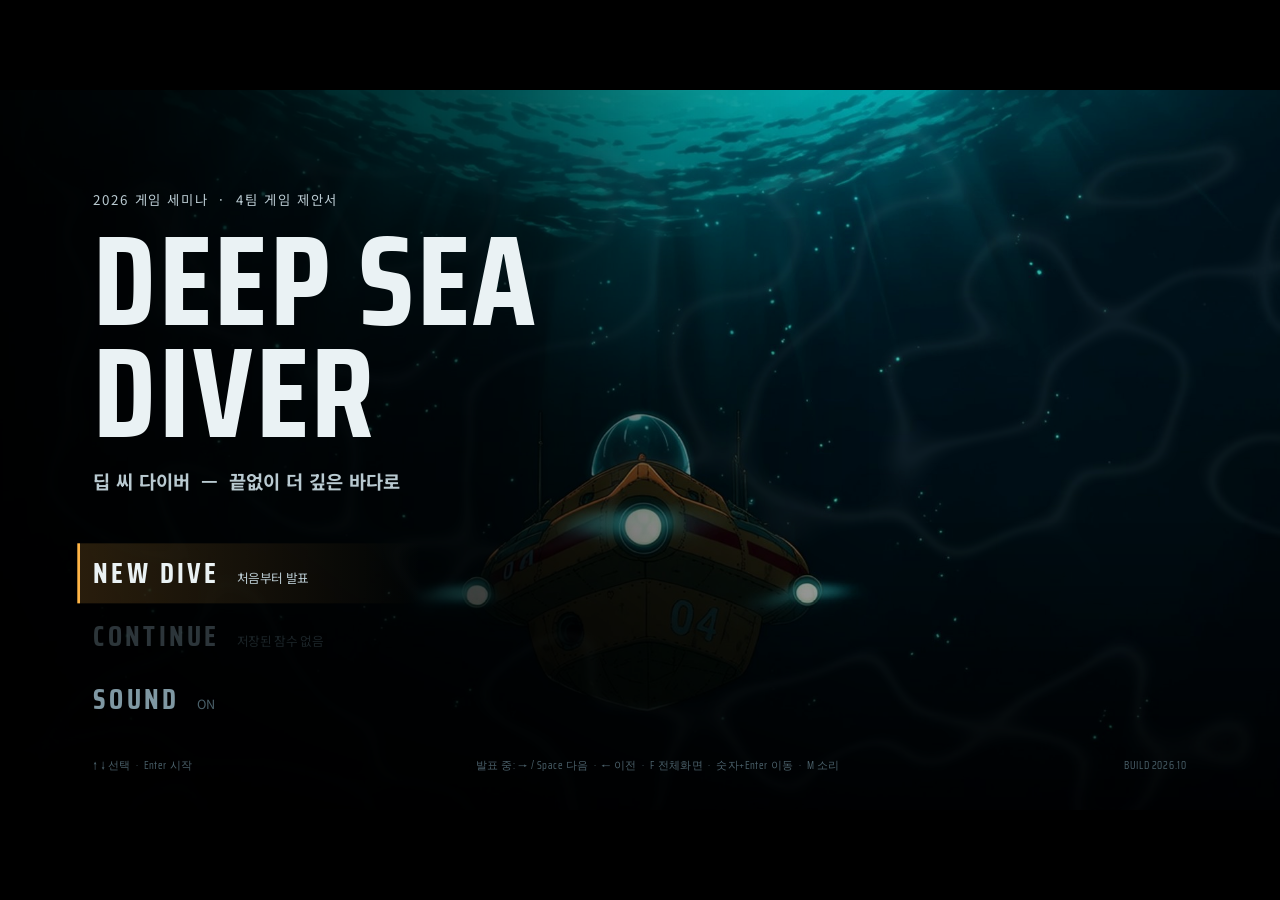
==== commit 03db1f1e: "Fix start on phones and slow connections The stage now scales from a fixed #view box, so mobile brow" ====
--- a/index.html
+++ b/index.html
@@ -2,7 +2,7 @@
 <html lang="ko">
 <head>
 <meta charset="utf-8">
-<meta name="viewport" content="width=device-width, initial-scale=1">
+<meta name="viewport" content="width=device-width, initial-scale=1, viewport-fit=cover">
 <title>Deep Sea Diver — 4팀 게임 제안서</title>
 <link rel="preconnect" href="https://fonts.googleapis.com">
 <link rel="preconnect" href="https://fonts.gstatic.com" crossorigin>
@@ -11,6 +11,7 @@
 <link rel="stylesheet" href="deck.css">
 </head>
 <body>
+<div id="view">
 <div id="stage">
   <div id="slides"></div>
   <div id="rays"></div>
@@ -47,8 +48,8 @@
     <div class="mfoot"><span>↑ ↓ 선택 &nbsp;·&nbsp; Enter 시작</span><span>발표 중: → / Space 다음 &nbsp;·&nbsp; ← 이전 &nbsp;·&nbsp; F 전체화면 &nbsp;·&nbsp; 숫자+Enter 이동 &nbsp;·&nbsp; M 소리</span><span>BUILD 2026.10</span></div>
   </div>
 </div>
+</div>
 <script src="lib/gsap.min.js"></script>
-<script src="lib/imgdata.js"></script>
 <script src="fx.js"></script>
 <script src="deck.js"></script>
 </body>
--- a/deck.css
+++ b/deck.css
@@ -9,6 +9,7 @@
 }
 * { box-sizing: border-box; }
 html, body { margin: 0; height: 100%; background: #000; overflow: hidden; }
+#view { position: fixed; inset: 0; overflow: hidden; background: #000; touch-action: manipulation; }
 body.run { cursor: none; }
 #stage { position: absolute; width: 1920px; height: 1080px; left: 50%; top: 50%; transform-origin: 50% 50%; overflow: hidden; background: #000;
   font-family: var(--kr); color: var(--ink); -webkit-font-smoothing: antialiased; }
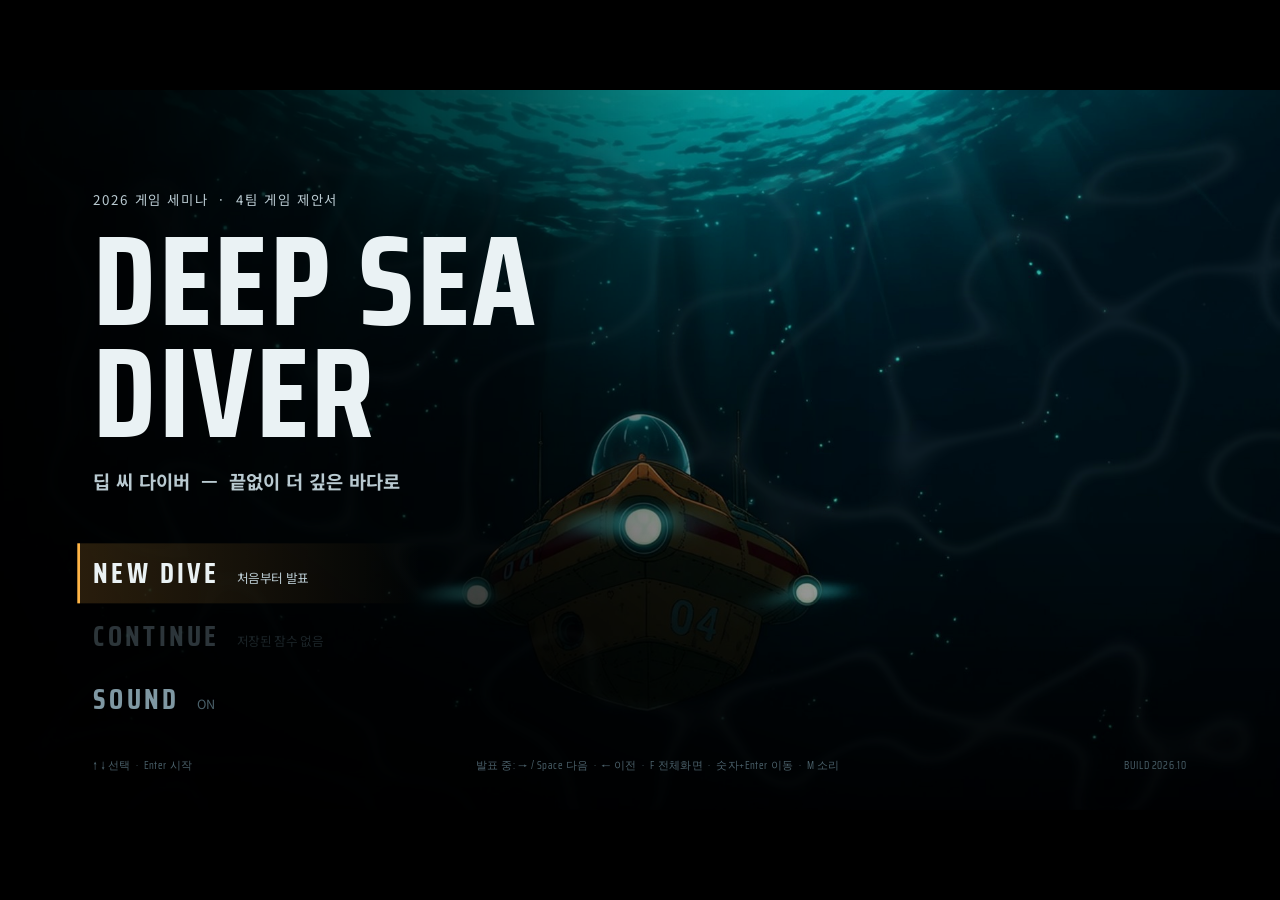
==== commit d8cd56d0: "Add empty favicon so browsers stop requesting a missing one Co-Authored-By: Claude Opus 5.5 <noreply" ====
--- a/index.html
+++ b/index.html
@@ -8,6 +8,7 @@
 <link rel="preconnect" href="https://fonts.gstatic.com" crossorigin>
 <!-- fallbacks for non-Windows viewers; on Windows the system faces (Bahnschrift, Malgun Gothic, Batang) win -->
 <link href="https://fonts.googleapis.com/css2?family=Saira+Condensed:wght@500;700;800&family=Noto+Sans+KR:wght@400;500;700;900&family=Nanum+Myeongjo:wght@400;700&display=swap" rel="stylesheet">
+<link rel="icon" href="data:,">
 <link rel="stylesheet" href="deck.css">
 </head>
 <body>
--- a/deck.css
+++ b/deck.css
@@ -394,3 +394,8 @@
 /* WebGL backdrop (fx.js) */
 .glbg { position: absolute; inset: 0; width: 100%; height: 100%; display: block; }
 .glbg.indive { opacity: .5; }
+
+/* touch devices: drop the expensive layers (see LITE in deck.js) */
+body.lite * { filter: none !important; backdrop-filter: none !important; }
+body.lite .caus, body.lite #rays, body.lite #grain { display: none; }
+body.lite .bg { will-change: auto; }
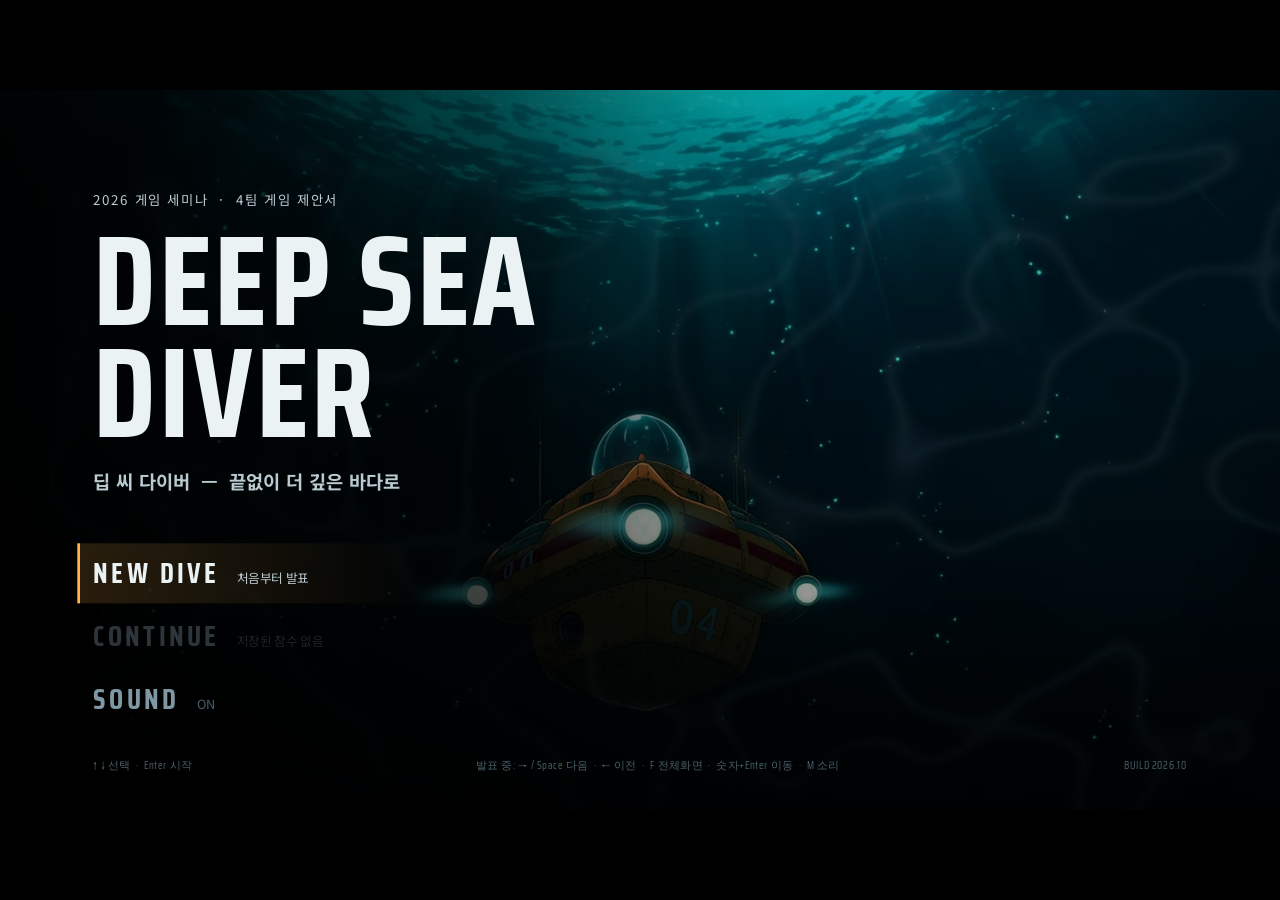
==== commit 198b45b6: "Make v2 the main deck; keep v1 under /v1 The root now serves the deck revised after the professor's " ====
--- a/index.html
+++ b/index.html
@@ -3,7 +3,7 @@
 <head>
 <meta charset="utf-8">
 <meta name="viewport" content="width=device-width, initial-scale=1, viewport-fit=cover">
-<title>Deep Sea Diver — 4팀 게임 제안서</title>
+<title>Deep Sea Diver — 4팀 게임 제안서 v2</title>
 <link rel="preconnect" href="https://fonts.googleapis.com">
 <link rel="preconnect" href="https://fonts.gstatic.com" crossorigin>
 <!-- fallbacks for non-Windows viewers; on Windows the system faces (Bahnschrift, Malgun Gothic, Batang) win -->
--- a/deck.css
+++ b/deck.css
@@ -30,13 +30,13 @@
 /* ---------- type */
 .disp { font-family: var(--disp); font-weight: 700; letter-spacing: .02em; line-height: .88; }
 .num { font-family: var(--num); font-variant-numeric: tabular-nums; }
-.kick { font: 700 21px var(--num); letter-spacing: .28em; color: var(--teal); text-transform: uppercase; }
+.kick { font: 700 24px var(--num); letter-spacing: .28em; color: var(--teal); text-transform: uppercase; }
 .kick .kr { font-family: var(--kr); letter-spacing: .08em; }
 .h1 { font-size: 72px; font-weight: 800; line-height: 1.12; letter-spacing: -.02em; }
 .h2 { font-size: 56px; font-weight: 800; line-height: 1.15; letter-spacing: -.015em; }
-.body { font-size: 26px; line-height: 1.6; color: var(--soft); }
-.small { font-size: 19px; line-height: 1.5; color: var(--dim); }
-.story { font: 34px/1.75 var(--serif); color: var(--ink); text-shadow: 0 2px 18px rgba(0,0,0,.8); }
+.body { font-size: 30px; line-height: 1.6; color: var(--soft); }
+.small { font-size: 22px; line-height: 1.5; color: var(--dim); }
+.story { font: 38px/1.7 var(--serif); color: var(--ink); text-shadow: 0 2px 18px rgba(0,0,0,.8); }
 .story .hl { color: var(--amber); }
 .amber { color: var(--amber); } .teal { color: var(--teal); } .red { color: var(--red); }
 .content { position: absolute; left: 120px; top: 150px; width: 860px; }
@@ -132,7 +132,7 @@
 .panelR { position: absolute; right: 0; top: 0; bottom: 0; width: 760px; background: linear-gradient(90deg, rgba(0,0,0,.35), rgba(0,0,0,.82) 30%); }
 .panelR .in { position: absolute; left: 150px; top: 150px; width: 520px; }
 .list > div { margin-bottom: 26px; }
-.list b { font-size: 27px; } .list span { display: block; font-size: 20px; color: var(--dim); margin-top: 4px; }
+.list b { font-size: 30px; } .list span { display: block; font-size: 23px; color: var(--dim); margin-top: 4px; }
 .vf path { stroke: #fff; stroke-width: 4; fill: none; }
 .ticker { position: absolute; left: 0; right: 0; bottom: 150px; height: 58px; background: rgba(0,0,0,.78); display: flex; align-items: center; overflow: hidden; border-top: 1px solid rgba(255,75,62,.5); }
 .ticker .tag { flex: none; height: 100%; padding: 0 28px; background: var(--red); font: 700 20px var(--num); letter-spacing: .2em; display: flex; align-items: center; position: relative; z-index: 1; }
@@ -152,8 +152,8 @@
 .fcard .im::after { content: ""; position: absolute; inset: 0; background: linear-gradient(0deg, rgba(0,0,0,.55), transparent 50%); }
 .fcard .n { position: absolute; left: 20px; top: 14px; font: 800 52px var(--disp); z-index: 1; }
 .fcard .bl { height: 4px; background: var(--teal); }
-.fcard .t { font-size: 32px; font-weight: 800; margin-top: 22px; }
-.fcard .d { font-size: 20px; color: var(--soft); margin-top: 10px; line-height: 1.5; }
+.fcard .t { font-size: 36px; font-weight: 800; margin-top: 22px; }
+.fcard .d { font-size: 23px; color: var(--soft); margin-top: 10px; line-height: 1.5; }
 .mail { position: absolute; width: 760px; background: #0b1114; border: 1px solid #2c3d45; box-shadow: 0 40px 100px rgba(0,0,0,.7); }
 .mail .top { height: 54px; background: #141e23; display: flex; align-items: center; padding: 0 24px; gap: 10px; font-size: 20px; font-weight: 700; }
 .mail .top .dot { width: 12px; height: 12px; border-radius: 50%; background: var(--red); }
@@ -163,7 +163,7 @@
 .mail .btn { padding: 12px 26px; border: 1.5px solid #3a4d55; font-size: 19px; font-weight: 700; color: var(--soft); }
 .mail .btn.acc { border-color: var(--teal); color: var(--teal); }
 .mail kbd { font: 700 12px var(--num); letter-spacing: .14em; padding: 2px 6px; border: 1px solid currentColor; margin-left: 8px; vertical-align: 2px; }
-.flow { display: flex; gap: 14px; align-items: center; font-size: 22px; color: var(--soft); margin-top: 34px; flex-wrap: wrap; }
+.flow { display: flex; gap: 14px; align-items: center; font-size: 26px; color: var(--soft); margin-top: 34px; flex-wrap: wrap; }
 .flow b { color: var(--teal); font-family: var(--num); }
 .steps { position: absolute; right: 120px; top: 56px; display: flex; gap: 10px; }
 .steps > div { width: 150px; font-size: 15px; color: var(--faint); }
@@ -222,14 +222,14 @@
 .enc b.n { font: 700 26px var(--num); color: var(--teal); } .enc span { font-size: 21px; color: var(--dim); }
 .xp > div { border-left: 5px solid var(--teal); padding: 6px 0 6px 30px; margin-bottom: 40px; }
 .xp > div.a { border-color: var(--amber); }
-.xp b { font-size: 32px; } .xp span { display: block; font-size: 22px; color: var(--soft); margin-top: 8px; line-height: 1.5; }
+.xp b { font-size: 34px; } .xp span { display: block; font-size: 25px; color: var(--soft); margin-top: 8px; line-height: 1.5; }
 
 /* system check console */
 .con .term { font: 21px var(--mono); color: var(--teal); padding: 20px 30px 12px; min-height: 60px; }
 .con .term.res { color: var(--amber); padding-top: 16px; }
 .con .tw { position: relative; margin: 0 30px; }
 .con .scanl { position: absolute; left: 0; right: 0; top: 58px; height: 58px; background: linear-gradient(90deg, transparent, rgba(95,227,211,.16) 30%, rgba(95,227,211,.16) 70%, transparent); pointer-events: none; opacity: 0; }
-table.hw { border-collapse: collapse; width: 100%; font-size: 22px; }
+table.hw { border-collapse: collapse; width: 100%; font-size: 24px; }
 table.hw th, table.hw td { padding: 0 26px; height: 58px; text-align: left; border-bottom: 1px solid var(--line); }
 table.hw th { font: 700 20px var(--num); letter-spacing: .06em; color: var(--teal); border-bottom: 2px solid var(--teal); }
 table.hw th.us { color: var(--amber); border-bottom-color: var(--amber); }
@@ -334,7 +334,7 @@
 .lnode svg { width: 58px; height: 58px; stroke: var(--teal); stroke-width: 2; fill: none; stroke-linecap: round; stroke-linejoin: round; }
 .ltext { position: absolute; width: 250px; text-align: center; }
 .ltext b { font-size: 28px; } .ltext b .num { color: var(--teal); font-size: 22px; margin-right: 4px; }
-.ltext span { display: block; font-size: 18px; color: var(--soft); margin-top: 6px; line-height: 1.45; white-space: nowrap; }
+.ltext span { display: block; font-size: 21px; color: var(--soft); margin-top: 6px; line-height: 1.45; white-space: nowrap; }
 .deeper { font: 700 22px var(--num); color: var(--amber); letter-spacing: .14em; }
 .ldot { width: 18px; height: 18px; border-radius: 50%; background: #fff; box-shadow: 0 0 18px 6px rgba(95,227,211,.8); }
 
@@ -399,3 +399,37 @@
 body.lite * { filter: none !important; backdrop-filter: none !important; }
 body.lite .caus, body.lite #rays, body.lite #grain { display: none; }
 body.lite .bg { will-change: auto; }
+
+/* v2: co-op roles page */
+.role { position: absolute; width: 380px; padding: 30px 28px; background: rgba(4,12,16,.85); border: 1px solid #2a3c44; border-top: 4px solid var(--teal); }
+.role svg { width: 64px; height: 64px; stroke: var(--teal); stroke-width: 2; fill: none; stroke-linecap: round; stroke-linejoin: round; }
+.role .rn { font-size: 38px; font-weight: 900; margin-top: 14px; } .role .rn small { display: block; font: 700 16px var(--num); letter-spacing: .26em; color: var(--teal); margin-bottom: 4px; }
+.role .rd { font-size: 25px; color: var(--soft); margin-top: 12px; line-height: 1.45; }
+.hunt { position: absolute; left: 120px; right: 180px; top: 700px; display: flex; align-items: center; gap: 0; }
+.hunt > div { flex: 1; text-align: center; font-size: 26px; font-weight: 800; color: var(--faint); padding: 16px 0; border-bottom: 4px solid #22323a; }
+.hunt > i { font-style: normal; color: var(--faint); font-size: 26px; padding: 0 6px; }
+.vs { position: absolute; left: 120px; right: 180px; top: 820px; display: flex; gap: 30px; }
+.vs > div { flex: 1; font-size: 24px; color: var(--soft); padding: 16px 22px; border-left: 4px solid var(--amber); background: rgba(255,181,71,.06); }
+.vs b { color: var(--amber); }
+.story .ln.rd { color: var(--red); }
+.zone .th { font: 700 22px var(--num); color: var(--red); letter-spacing: .2em; margin-top: 10px; }
+.harp { width: 100%; height: 100%; }
+
+/* world map */
+.site { position: absolute; display: flex; align-items: center; gap: 12px; transform: translate(-37px, -37px); }
+.site i { width: 74px; height: 74px; border-radius: 50%; background: center / cover; border: 3px solid var(--teal); box-shadow: 0 0 22px rgba(95,227,211,.35); flex: none; display: flex; align-items: center; justify-content: center; }
+.site.boss i { border-color: var(--red); box-shadow: 0 0 26px rgba(255,75,62,.5); } .site.st i { border-color: var(--amber); }
+.site i.ore { background: #071216; } .site i.ore svg { width: 40px; height: 40px; stroke: var(--teal); stroke-width: 2; fill: none; }
+.site span { font-size: 22px; font-weight: 800; text-shadow: 0 2px 10px #000; white-space: nowrap; }
+.legend > div { font-size: 22px; color: var(--soft); margin-bottom: 14px; display: flex; align-items: center; gap: 12px; }
+.legend .lg { width: 20px; height: 20px; border-radius: 50%; border: 3px solid var(--teal); display: inline-block; }
+.legend .lg.st { border-color: var(--amber); } .legend .lg.boss { border-color: var(--red); }
+/* co-op storyboard */
+.panel4 { position: absolute; width: 380px; background: linear-gradient(#071419, #030a0d); border: 1px solid #2a3c44; }
+.panel4 .pn { padding: 14px 18px; font-size: 28px; font-weight: 900; border-bottom: 1px solid #2a3c44; } .panel4 .pn .num { color: var(--teal); margin-right: 6px; }
+.panel4 svg { display: block; }
+.panel4 .pd { padding: 14px 18px 18px; font-size: 21px; color: var(--soft); line-height: 1.45; min-height: 96px; }
+.extra { position: absolute; left: 120px; right: 180px; top: 840px; display: flex; flex-wrap: wrap; gap: 14px; align-items: center; }
+.extra b { font: 700 20px var(--num); letter-spacing: .2em; color: var(--amber); margin-right: 10px; }
+.extra i { font-style: normal; font-size: 23px; padding: 10px 20px; border: 1.5px solid #3a4d55; background: rgba(0,0,0,.5); }
+.pwrap { position: relative; } .pimg { position: absolute; inset: 0; background: center / cover no-repeat; }
